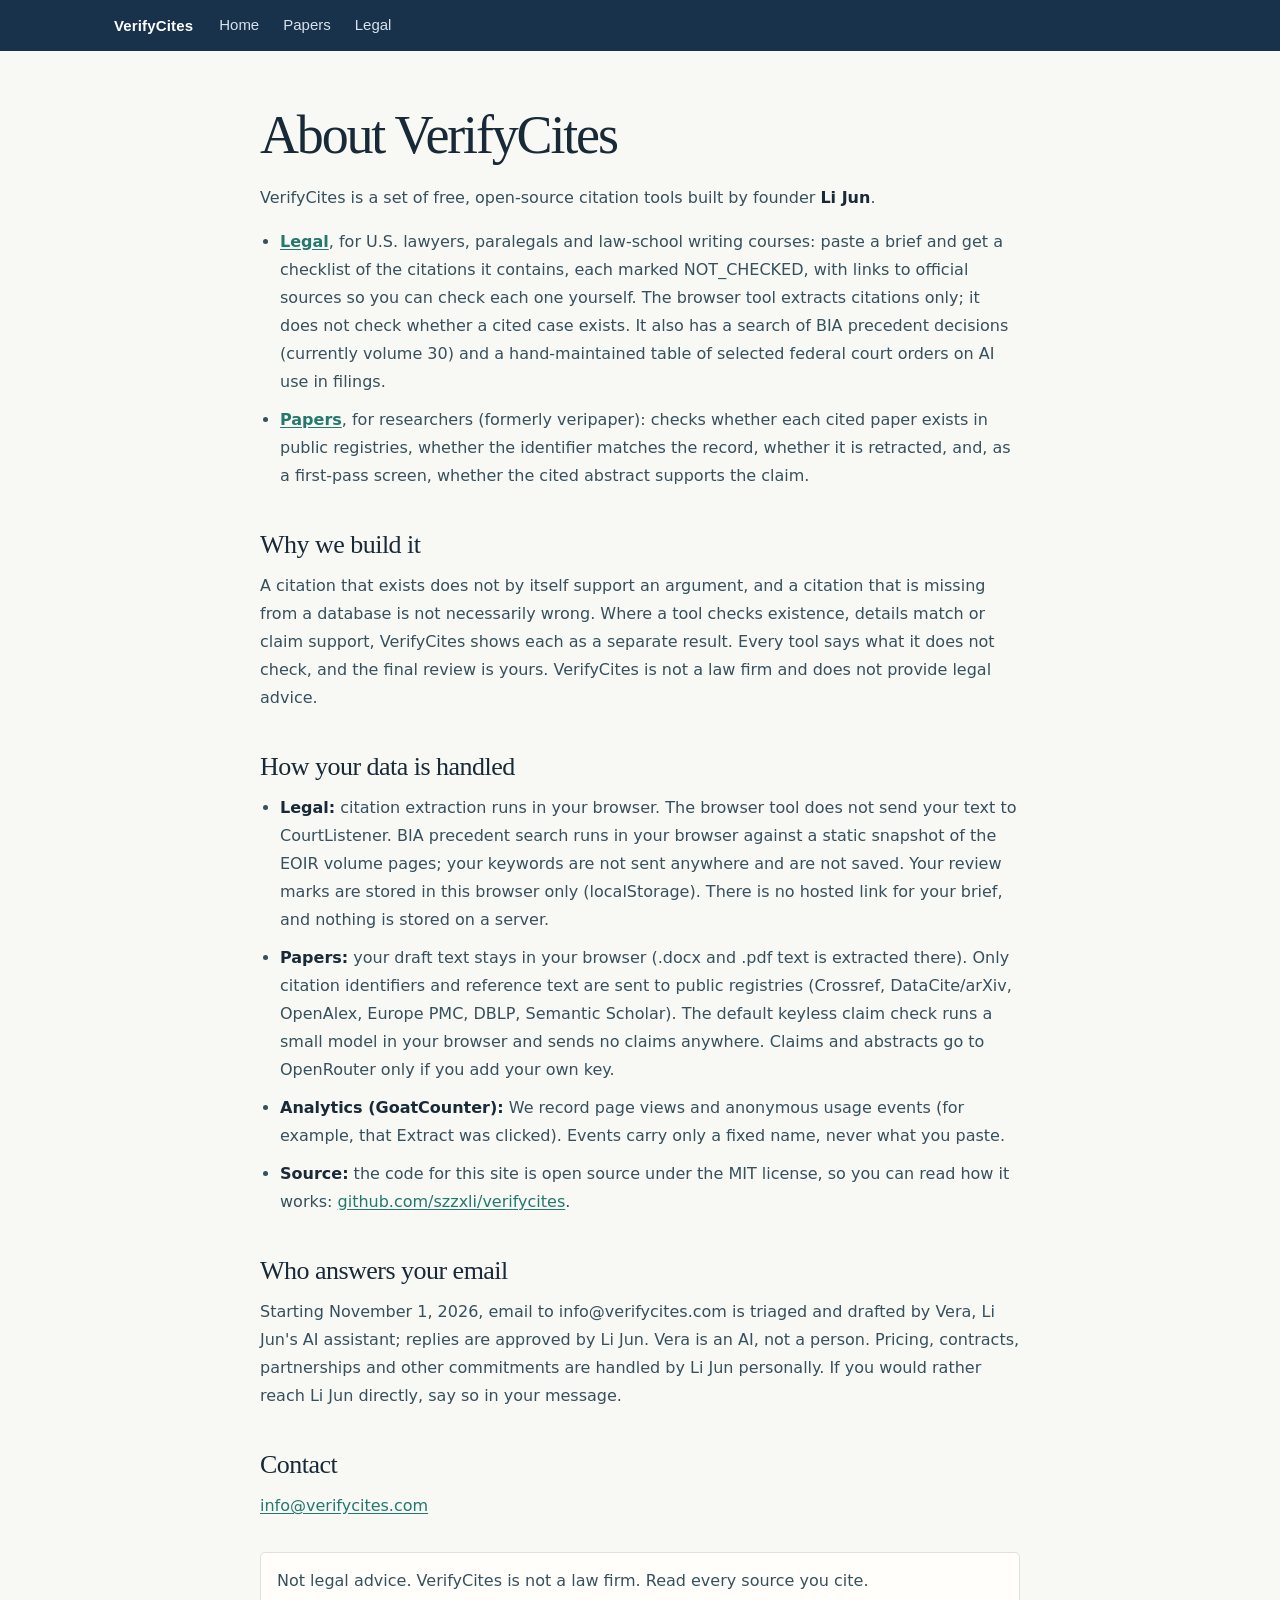
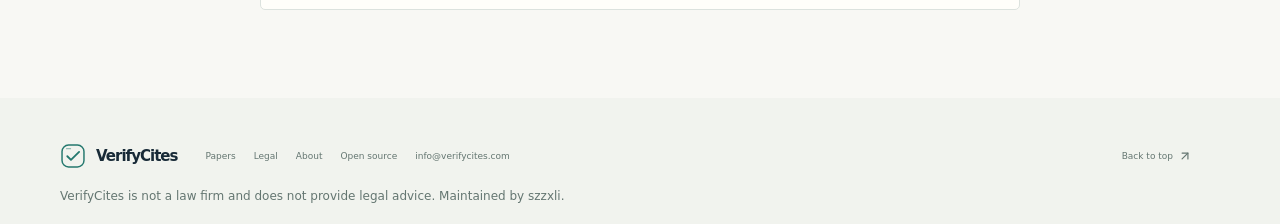
==== about/index.html @ e5d157ea "Add /about page, footer link, MIT LICENSE (agent-hq #53)" ====
<!doctype html>
<html lang="en">
<head>
  <meta charset="utf-8">
  <meta name="viewport" content="width=device-width, initial-scale=1.0">
  <meta name="theme-color" content="#f8f8f4">
  <meta name="description" content="About VerifyCites: free, open-source citation tools built by Li Jun, what each tool does and does not check, and how your data is handled.">
  <title>About VerifyCites</title>
  <link rel="icon" type="image/svg+xml" href="../verifycites-mark.svg">
  <link rel="stylesheet" href="../home.css">
  <link rel="stylesheet" href="../site-nav.css">
  <style>
    .about-main { width: min(760px, calc(100% - 48px)); margin: 0 auto; padding: 56px 0 72px; color: var(--ink); }
    .about-main h1 { font-family: var(--serif); font-size: clamp(38px, 5vw, 54px); font-weight: 500; letter-spacing: -.04em; line-height: 1.05; margin: 0 0 20px; }
    .about-main h2 { font-family: var(--serif); font-size: 26px; font-weight: 500; letter-spacing: -.02em; margin: 40px 0 12px; }
    .about-main p, .about-main li { color: var(--ink-soft); font-size: 16px; line-height: 1.75; }
    .about-main ul { padding-left: 20px; margin: 0 0 12px; }
    .about-main li { margin-bottom: 10px; }
    .about-main a { color: var(--teal); text-decoration: underline; text-underline-offset: 2px; }
    .about-main strong { color: var(--ink); }
    .about-note { margin-top: 32px; padding: 14px 16px; border: 1px solid var(--line); background: var(--paper-strong); border-radius: 5px; }
  </style>
</head>
<body>
<div class="site-shell">
  <header class="vc-nav">
    <div class="vc-nav-inner">
      <a class="vc-nav-brand" href="/">VerifyCites</a>
      <nav class="vc-nav-links" aria-label="Site">
        <a href="/">Home</a>
        <a href="/papers/">Papers</a>
        <a href="/legal/">Legal</a>
      </nav>
    </div>
  </header>

  <main id="top" class="about-main">
    <h1>About VerifyCites</h1>
    <p>VerifyCites is a set of free, open-source citation tools built by founder <strong>Li Jun</strong>.</p>
    <ul>
      <li><strong><a href="/legal/">Legal</a></strong>, for U.S. lawyers, paralegals and law-school writing courses: paste a brief and get a checklist of the citations it contains, each marked NOT_CHECKED, with links to official sources so you can check each one yourself. The browser tool extracts citations only; it does not check whether a cited case exists. It also has a search of BIA precedent decisions (currently volume 30) and a hand-maintained table of selected federal court orders on AI use in filings.</li>
      <li><strong><a href="/papers/">Papers</a></strong>, for researchers (formerly veripaper): checks whether each cited paper exists in public registries, whether the identifier matches the record, whether it is retracted, and, as a first-pass screen, whether the cited abstract supports the claim.</li>
    </ul>

    <h2>Why we build it</h2>
    <p>A citation that exists does not by itself support an argument, and a citation that is missing from a database is not necessarily wrong. Where a tool checks existence, details match or claim support, VerifyCites shows each as a separate result. Every tool says what it does not check, and the final review is yours. VerifyCites is not a law firm and does not provide legal advice.</p>

    <h2>How your data is handled</h2>
    <ul>
      <li><strong>Legal:</strong> citation extraction runs in your browser. The browser tool does not send your text to CourtListener. BIA precedent search runs in your browser against a static snapshot of the EOIR volume pages; your keywords are not sent anywhere and are not saved. Your review marks are stored in this browser only (localStorage). There is no hosted link for your brief, and nothing is stored on a server.</li>
      <li><strong>Papers:</strong> your draft text stays in your browser (.docx and .pdf text is extracted there). Only citation identifiers and reference text are sent to public registries (Crossref, DataCite/arXiv, OpenAlex, Europe PMC, DBLP, Semantic Scholar). The default keyless claim check runs a small model in your browser and sends no claims anywhere. Claims and abstracts go to OpenRouter only if you add your own key.</li>
      <li><strong>Analytics (GoatCounter):</strong> We record page views and anonymous usage events (for example, that Extract was clicked). Events carry only a fixed name, never what you paste.</li>
      <li><strong>Source:</strong> the code for this site is open source under the MIT license, so you can read how it works: <a href="https://github.com/szzxli/verifycites" target="_blank" rel="noreferrer">github.com/szzxli/verifycites</a>.</li>
    </ul>

    <h2>Who answers your email</h2>
    <p>Starting November 1, 2026, email to info@verifycites.com is triaged and drafted by Vera, Li Jun's AI assistant; replies are approved by Li Jun. Vera is an AI, not a person. Pricing, contracts, partnerships and other commitments are handled by Li Jun personally. If you would rather reach Li Jun directly, say so in your message.</p>

    <h2>Contact</h2>
    <p><a href="mailto:info@verifycites.com">info@verifycites.com</a></p>

    <p class="about-note">Not legal advice. VerifyCites is not a law firm. Read every source you cite.</p>
  </main>

  <footer class="site-footer">
    <div class="footer-inner">
      <a class="brand footer-brand" href="/"><span class="brand-mark" aria-hidden="true"><svg viewBox="0 0 32 32" fill="none"><rect x="2.5" y="2.5" width="27" height="27" rx="8" stroke="currentColor" stroke-width="1.8"/><path d="m9 16.3 4.5 4.4L23.5 11" stroke="currentColor" stroke-width="2.3" stroke-linecap="round" stroke-linejoin="round"/><path d="M8 7h5" stroke="currentColor" stroke-width="1.4" stroke-linecap="round" opacity=".45"/></svg></span><span class="brand-name">VerifyCites</span></a>
      <div class="footer-links">
        <a href="/papers/">Papers</a>
        <a href="/legal/">Legal</a>
        <a href="/about/" aria-current="page">About</a>
        <a href="https://github.com/szzxli/verifycites" target="_blank" rel="noreferrer">Open source</a>
        <a href="mailto:info@verifycites.com">info@verifycites.com</a>
      </div>
      <a class="back-top" href="#top" aria-label="Back to top"><span>Back to top</span> <svg width="14" height="14" viewBox="0 0 24 24" fill="none" stroke="currentColor" stroke-width="2" stroke-linecap="round" stroke-linejoin="round"><path d="M7 17 17 7"/><path d="M7 7h10v10"/></svg></a>
    </div>
    <p class="footer-note">VerifyCites is not a law firm and does not provide legal advice. Maintained by szzxli.</p>
  </footer>
</div>
<!-- Privacy-friendly GoatCounter page-view counter; no personal data. -->
<script>/* GoatCounter loader: test visits are never counted. ?nocount=1 turns counting off in this browser (localStorage skipgc=t, GoatCounter's own flag; ?nocount=0 turns it back on); URLs with v=, cb=, cachebust, _= or nocount are skipped too. */
(function(w,d,l){var q=l.search,skip=/[?&](v|cb|_|nocount)=|[?&]cachebust/i.test(q);try{var s=w.localStorage;if(/[?&]nocount=1(&|$)/.test(q))s.setItem('skipgc','t');if(/[?&]nocount=0(&|$)/.test(q))s.removeItem('skipgc');if(s.getItem('skipgc')==='t')skip=true}catch(e){}w.gcSkip=skip;if(skip)return;var g=d.createElement('script');g.async=true;g.src='https://gc.zgo.at/count.js';g.setAttribute('data-goatcounter','https://szzxli.goatcounter.com/count');(d.head||d.documentElement).appendChild(g)})(window,document,location);</script>
</body>
</html>
---- home.css ----
:root {
  font-family: Inter, ui-sans-serif, system-ui, -apple-system, BlinkMacSystemFont, "Segoe UI", sans-serif;
  color: #182a37;
  background: #f8f8f4;
  font-synthesis: none;
  text-rendering: optimizeLegibility;
  -webkit-font-smoothing: antialiased;
  -moz-osx-font-smoothing: grayscale;
  --ink: #182a37;
  --ink-soft: #36505d;
  --muted: #697a7e;
  --paper: #f8f8f4;
  --paper-strong: #fffefa;
  --line: #dce2de;
  --teal: #24786e;
  --teal-bright: #a7d9c4;
  --gold: #d8a755;
  --navy: #132c3a;
  --serif: "Iowan Old Style", "Palatino Linotype", "Book Antiqua", Georgia, "Times New Roman", serif;
}

* { box-sizing: border-box; }
html { scroll-behavior: smooth; scroll-padding-top: 96px; }
body { margin: 0; min-width: 320px; background: var(--paper); color: var(--ink); }
body, button, a { font-family: inherit; }
a { color: inherit; text-decoration: none; }
button, a { -webkit-tap-highlight-color: transparent; }
button:focus-visible, a:focus-visible { outline: 3px solid #69a99a; outline-offset: 4px; }
::selection { background: #b9e0d0; color: #102a36; }

.site-shell { overflow: hidden; }
.section-wrap, .header-inner, .signal-inner, .footer-inner { width: min(1160px, calc(100% - 64px)); margin-inline: auto; }
.site-header { position: sticky; z-index: 20; top: 0; height: 78px; border-bottom: 1px solid rgba(24, 42, 55, .09); background: rgba(248, 248, 244, .93); backdrop-filter: blur(16px); }
.header-inner { height: 100%; display: flex; align-items: center; justify-content: space-between; }
.brand { display: inline-flex; align-items: center; gap: 10px; min-width: max-content; }
.brand-mark { display: inline-flex; width: 33px; height: 33px; align-items: center; justify-content: center; color: var(--teal); }
.brand-mark svg { display: block; width: 100%; height: 100%; }
.brand-name { font-size: 19px; letter-spacing: -.065em; font-weight: 720; color: var(--ink); }
.brand-name span { color: var(--teal); font-weight: 560; }
.main-nav { display: flex; align-items: center; gap: clamp(24px, 3.5vw, 48px); margin-left: 60px; }
.main-nav a { color: #52656c; font-size: 13px; font-weight: 560; transition: color .18s ease; }
.main-nav a:hover { color: var(--teal); }
.header-cta { display: inline-flex; height: 42px; align-items: center; gap: 9px; padding: 0 16px; color: #fff; background: var(--navy); border-radius: 5px; font-size: 12px; font-weight: 650; transition: background .2s ease, transform .2s ease; }
.header-cta:hover, .button-primary:hover { background: #20564f; transform: translateY(-1px); }

.hero { position: relative; min-height: 620px; display: grid; grid-template-columns: 1.02fr .98fr; align-items: center; gap: 56px; padding-top: 69px; padding-bottom: 81px; }
.hero::before { content: ""; position: absolute; top: 50px; left: -170px; width: 330px; height: 330px; border: 1px solid rgba(36, 120, 110, .08); border-radius: 50%; pointer-events: none; }
.hero-copy { position: relative; z-index: 1; padding: 0 0 13px 18px; }
.eyebrow { display: flex; align-items: center; gap: 11px; color: var(--teal); font-size: 10px; letter-spacing: .145em; line-height: 1.4; font-weight: 750; text-transform: uppercase; }
.eyebrow-line { display: inline-block; width: 24px; height: 1px; background: var(--teal); }
h1, h2, h3, p { margin-top: 0; }
.hero h1 { max-width: 620px; margin: 23px 0 19px; font-family: var(--serif); font-size: clamp(53px, 5.5vw, 75px); font-weight: 500; line-height: .99; letter-spacing: -.055em; color: var(--ink); }
.hero h1 em, .section-heading h2 em, .approach-heading h2 em, .limits-heading h2 em { color: var(--teal); font-weight: 500; }
.hero-lede { max-width: 510px; margin: 0; color: #54676d; font-size: 16px; line-height: 1.75; letter-spacing: -.012em; }
.hero-actions { display: flex; align-items: center; flex-wrap: wrap; gap: 12px; margin-top: 27px; }
.button { display: inline-flex; min-height: 48px; justify-content: center; align-items: center; gap: 13px; padding: 0 19px; border-radius: 5px; font-size: 12px; font-weight: 690; transition: transform .2s ease, background .2s ease, border-color .2s ease; }
.button-primary { color: #fff; background: var(--navy); }
.button-secondary { color: var(--ink); border: 1px solid #cbd5d1; background: rgba(255, 255, 255, .32); }
.button-secondary:hover { border-color: var(--teal); background: #fffefa; transform: translateY(-1px); }
.hero-note { display: flex; align-items: center; gap: 8px; margin-top: 23px; color: #6c7b7b; font-size: 11px; font-weight: 510; }
.hero-note svg { color: var(--teal); }
.note-dot { width: 3px; height: 3px; border-radius: 50%; background: #aab9b3; margin-inline: 2px; }

.hero-art { position: relative; min-height: 435px; display: grid; place-items: center; isolation: isolate; }
.hero-art::before { content: ""; position: absolute; z-index: -2; width: 380px; height: 380px; border-radius: 50%; background: radial-gradient(circle, rgba(204, 226, 213, .75) 0%, rgba(224, 234, 224, .4) 48%, rgba(248, 248, 244, 0) 72%); }
.art-orbit { position: absolute; z-index: -1; border: 1px solid rgba(36, 120, 110, .16); border-radius: 50%; transform: rotate(-23deg); }
.art-orbit-one { width: 450px; height: 210px; }
.art-orbit-two { width: 415px; height: 245px; transform: rotate(51deg); border-color: rgba(24, 42, 55, .1); }
.review-card { position: relative; width: min(100%, 405px); padding: 24px 25px 18px; border: 1px solid rgba(24, 42, 55, .11); border-radius: 8px; background: var(--paper-strong); box-shadow: 0 23px 60px rgba(27, 52, 59, .11), 0 3px 8px rgba(27, 52, 59, .04); transform: rotate(-2deg); }
.review-card-top { display: flex; align-items: center; justify-content: space-between; padding-bottom: 19px; border-bottom: 1px solid #edf0eb; }
.review-kicker, .preview-label { display: inline-flex; align-items: center; gap: 7px; color: #627576; font-size: 8px; font-weight: 760; letter-spacing: .12em; }
.preview-label { color: #98a5a0; font-size: 7px; letter-spacing: .1em; }
.live-dot { width: 6px; height: 6px; border-radius: 50%; background: #5ca58d; box-shadow: 0 0 0 3px rgba(92, 165, 141, .13); }
.review-document { display: flex; align-items: center; gap: 13px; padding: 21px 0 20px; border-bottom: 1px solid #edf0eb; }
.document-icon { display: grid; place-items: center; width: 42px; height: 42px; border-radius: 5px; color: var(--teal); background: #e9f2ec; }
.document-title { color: #263b43; font-family: var(--serif); font-size: 18px; letter-spacing: -.02em; }
.document-subtitle { margin-top: 3px; color: #778684; font-size: 10px; }
.document-index { margin-left: auto; color: #b6c2bb; font-family: var(--serif); font-size: 21px; }
.review-steps { padding-top: 4px; }
.review-step { display: flex; align-items: center; gap: 11px; min-height: 54px; border-bottom: 1px solid #f0f2ee; }
.review-step-last { border-bottom: 0; }
.step-check, .step-question { display: grid; flex: 0 0 23px; width: 23px; height: 23px; place-items: center; border-radius: 50%; color: var(--teal); background: #edf5ef; }
.step-question { color: #97773e; background: #f7f2e5; }
.step-label { display: flex; flex-direction: column; gap: 3px; }
.step-label strong { color: #2c4147; font-size: 10px; font-weight: 660; }
.step-label small { color: #86918e; font-size: 9px; }
.step-number { margin-left: auto; color: #b4c0ba; font-size: 8px; letter-spacing: .09em; }
.review-card-foot { display: flex; align-items: center; gap: 8px; padding-top: 14px; border-top: 1px solid #edf0eb; color: #73827d; font-size: 9px; }
.foot-dash { width: 13px; height: 1px; background: var(--gold); }
.art-stamp { position: absolute; top: 30px; right: 10px; display: flex; width: 65px; height: 65px; flex-direction: column; align-items: center; justify-content: center; gap: 2px; border: 1px solid rgba(36, 120, 110, .26); border-radius: 50%; color: var(--teal); background: rgba(248, 248, 244, .88); transform: rotate(10deg); }
.art-stamp span { font-size: 7px; font-weight: 800; letter-spacing: .15em; }
.art-caption { position: absolute; right: 8px; bottom: 27px; display: flex; align-items: center; gap: 7px; color: #84918b; font-family: var(--serif); font-size: 11px; font-style: italic; }
.caption-rule { width: 20px; height: 1px; background: #9eb9ad; }
.scroll-cue { position: absolute; bottom: 25px; left: 18px; display: inline-flex; align-items: center; gap: 10px; color: #81908c; font-size: 9px; letter-spacing: .08em; text-transform: uppercase; }
.scroll-cue svg { color: var(--teal); }

.signal-strip { border-top: 1px solid var(--line); border-bottom: 1px solid var(--line); background: #f1f3ed; }
.signal-inner { min-height: 99px; display: grid; grid-template-columns: 1.3fr repeat(3, 1fr); align-items: center; gap: 25px; }
.signal-intro { max-width: 245px; margin: 0; color: #55676b; font-family: var(--serif); font-size: 17px; line-height: 1.25; letter-spacing: -.018em; }
.signal-intro em { color: var(--teal); }
.signal-item { display: flex; align-items: center; gap: 12px; min-height: 43px; padding-left: 20px; border-left: 1px solid #d5ded7; }
.signal-icon { display: grid; flex: 0 0 34px; width: 34px; height: 34px; place-items: center; border-radius: 50%; color: var(--teal); background: #e1ede5; }
.signal-icon-soft { color: #96733c; background: #f2ebd9; }
.signal-item strong, .signal-item small { display: block; }
.signal-item strong { color: #30464c; font-size: 10px; font-weight: 720; }
.signal-item small { margin-top: 4px; color: #75837e; font-size: 9px; line-height: 1.35; }

.tools-section { padding-top: 100px; padding-bottom: 108px; }
.section-heading { display: flex; justify-content: space-between; align-items: end; gap: 40px; margin-bottom: 35px; }
.section-heading h2, .limits-heading h2 { margin: 15px 0 0; color: var(--ink); font-family: var(--serif); font-size: clamp(39px, 4.1vw, 54px); font-weight: 500; line-height: 1.03; letter-spacing: -.045em; }
.section-heading > p { max-width: 345px; margin: 0 0 4px; color: #657579; font-size: 13px; line-height: 1.7; }
.tool-grid { display: grid; grid-template-columns: 1fr 1fr; gap: 18px; }
.tool-card { position: relative; display: flex; min-height: 348px; flex-direction: column; padding: 27px 29px 23px; overflow: hidden; border: 1px solid #dfe5df; border-radius: 7px; background: #fffefa; box-shadow: 0 8px 24px rgba(29, 49, 48, .035); transition: transform .2s ease, box-shadow .2s ease, border-color .2s ease; }
.tool-card:hover { transform: translateY(-3px); border-color: #c8d9ce; box-shadow: 0 18px 38px rgba(29, 49, 48, .08); }
.tool-card::after { content: ""; position: absolute; top: -95px; right: -64px; width: 210px; height: 210px; border: 1px solid rgba(36, 120, 110, .08); border-radius: 50%; pointer-events: none; }
.legal-card::after { border-color: rgba(151, 119, 62, .1); }
.tool-card-top { position: relative; z-index: 1; display: flex; align-items: center; gap: 11px; }
.tool-icon { display: grid; width: 43px; height: 43px; place-items: center; color: var(--teal); border-radius: 6px; background: #e7f1e8; }
.legal-icon { color: #94713b; background: #f3eddf; }
.tool-tag { color: #6e807a; font-size: 8px; letter-spacing: .15em; font-weight: 750; }
.tool-card-number { margin-left: auto; color: #b3c0b8; font-family: var(--serif); font-size: 20px; }
.tool-card h3 { position: relative; z-index: 1; margin: 22px 0 8px; color: var(--ink); font-family: var(--serif); font-size: 27px; font-weight: 500; letter-spacing: -.025em; }
.tool-description { max-width: 480px; margin: 0; color: #617276; font-size: 12px; line-height: 1.7; }
.tool-points { display: grid; gap: 10px; margin-top: 18px; color: #51666a; font-size: 10px; }
.tool-points span { display: flex; align-items: flex-start; gap: 8px; line-height: 1.45; }
.tool-points svg { flex: 0 0 auto; margin-top: 1px; color: var(--teal); }
.tool-card-bottom { display: flex; justify-content: space-between; align-items: center; gap: 12px; margin-top: auto; padding-top: 20px; }
.tool-caveat { color: #8a9691; font-size: 9px; }
.text-link { display: inline-flex; align-items: center; gap: 8px; color: var(--teal); font-size: 10px; font-weight: 720; white-space: nowrap; transition: gap .18s ease; }
.text-link:hover { gap: 12px; }

.approach-section { position: relative; overflow: hidden; background: var(--navy); color: #eff4ee; }
.approach-section::before { content: ""; position: absolute; top: -165px; right: -65px; width: 470px; height: 470px; border: 1px solid rgba(167, 217, 196, .11); border-radius: 50%; box-shadow: 0 0 0 48px rgba(167, 217, 196, .025), 0 0 0 96px rgba(167, 217, 196, .02); }
.approach-inner { position: relative; display: grid; grid-template-columns: .82fr 1.18fr; gap: 92px; padding-top: 93px; padding-bottom: 95px; }
.eyebrow-light { color: #a7d9c4; }
.eyebrow-light .eyebrow-line { background: #a7d9c4; }
.approach-heading h2 { margin: 22px 0 17px; color: #f3f4ee; font-family: var(--serif); font-size: clamp(46px, 5vw, 62px); font-weight: 500; line-height: .99; letter-spacing: -.05em; }
.approach-heading h2 em { color: #a7d9c4; }
.approach-heading > p { max-width: 340px; margin: 0; color: #bfccc7; font-size: 12px; line-height: 1.8; }
.approach-link { display: inline-flex; align-items: center; gap: 9px; margin-top: 27px; color: #a7d9c4; font-size: 10px; line-height: 1.4; font-weight: 650; }
.approach-link:hover { color: #d8efe4; }
.process-list { align-self: center; border-top: 1px solid rgba(224, 237, 228, .19); }
.process-item { display: grid; grid-template-columns: 27px 42px 1fr 20px; align-items: center; gap: 17px; min-height: 101px; border-bottom: 1px solid rgba(224, 237, 228, .19); }
.process-index { color: #85aa9b; font-family: var(--serif); font-size: 14px; }
.process-icon { display: grid; width: 40px; height: 40px; place-items: center; color: #b5ddca; border: 1px solid rgba(181, 221, 202, .24); border-radius: 50%; }
.process-item h3 { margin: 0 0 5px; color: #f2f5ee; font-size: 12px; font-weight: 670; }
.process-item p { max-width: 390px; margin: 0; color: #aabbb5; font-size: 10px; line-height: 1.55; }
.process-arrow { color: #83a697; }

.limits-section { display: grid; grid-template-columns: .78fr 1.22fr; gap: 90px; padding-top: 105px; padding-bottom: 100px; }
.limits-heading h2 { font-size: clamp(40px, 4.1vw, 52px); }
.limits-heading h2 em { color: #a16f2f; }
.limits-content { padding-top: 4px; }
.limits-callout { display: flex; align-items: flex-start; gap: 13px; padding: 18px 19px; border: 1px solid #d9e2d9; border-left: 3px solid #4f907c; border-radius: 4px; background: #f1f4ed; }
.limits-callout svg { flex: 0 0 auto; margin-top: 1px; color: var(--teal); }
.limits-callout p { margin: 0; color: #586c6e; font-size: 11px; line-height: 1.6; }
.limits-callout strong { color: #243c43; }
.limit-columns { display: grid; grid-template-columns: 1fr 1fr; gap: 27px; margin-top: 25px; }
.limit-column { padding-left: 14px; border-left: 1px solid #cfd9d2; }
.limit-label { color: var(--teal); font-size: 8px; font-weight: 780; letter-spacing: .15em; }
.limit-column p { margin: 9px 0 0; color: #69797a; font-size: 10px; line-height: 1.7; }
.limits-footnote { margin: 20px 0 0; color: #87938d; font-size: 9px; line-height: 1.55; }

.closing-cta { position: relative; display: grid; grid-template-columns: 62px 1fr auto; align-items: center; gap: 22px; padding-top: 32px; padding-bottom: 35px; border-top: 1px solid var(--line); border-bottom: 1px solid var(--line); }
.closing-mark { display: grid; width: 56px; height: 56px; place-items: center; border: 1px solid #d8e2da; border-radius: 50%; background: #f0f4ee; }
.closing-mark .brand-mark { width: 31px; height: 31px; }
.closing-copy > span { display: block; margin-bottom: 7px; color: var(--teal); font-size: 8px; letter-spacing: .16em; font-weight: 760; }
.closing-copy h2 { margin: 0; color: var(--ink); font-family: var(--serif); font-size: 31px; font-weight: 500; line-height: 1.08; letter-spacing: -.035em; }
.closing-actions { display: flex; flex-direction: column; align-items: flex-start; gap: 9px; }
.closing-actions .button { min-height: 43px; padding: 0 16px; }
.closing-secondary { display: inline-flex; align-items: center; gap: 6px; color: #71817b; font-size: 9px; }
.closing-secondary:hover { color: var(--teal); }

.site-footer { padding-top: 27px; background: #f1f3ee; }
.footer-inner { display: grid; grid-template-columns: auto 1fr auto auto; align-items: center; gap: 28px; min-height: 62px; }
.footer-brand .brand-mark { width: 26px; height: 26px; }
.footer-brand .brand-name { font-size: 15px; }
.footer-inner > p { margin: 0; color: #83908a; font-family: var(--serif); font-size: 12px; font-style: italic; }
.footer-links { display: flex; align-items: center; gap: 18px; }
.footer-links a, .back-top { display: inline-flex; align-items: center; gap: 5px; color: #647671; font-size: 9px; transition: color .18s ease; }
.footer-links a:hover, .back-top:hover { color: var(--teal); }
.back-top { justify-self: end; }
.footer-bottom { display: flex; justify-content: space-between; gap: 20px; padding-top: 14px; padding-bottom: 17px; border-top: 1px solid #dce3dc; color: #8a9690; font-size: 8px; }
.footer-note { width: min(1160px, calc(100% - 64px)); margin: 0 auto; padding-bottom: 18px; color: #647671; font-size: 12px; line-height: 1.6; }

@media (max-width: 980px) {
  .section-wrap, .header-inner, .signal-inner, .footer-inner { width: min(100% - 48px, 760px); }
  .footer-note { width: min(100% - 48px, 760px); }
  .hero { grid-template-columns: 1fr .9fr; gap: 25px; min-height: 580px; padding-top: 55px; }
  .hero-copy { padding-left: 0; }
  .hero h1 { font-size: clamp(49px, 6.1vw, 67px); }
  .hero-art { min-height: 395px; }
  .review-card { padding-inline: 20px; }
  .signal-inner { grid-template-columns: 1fr 1fr; gap: 16px 20px; padding-top: 19px; padding-bottom: 19px; }
  .signal-intro { max-width: none; font-size: 16px; }
  .signal-item { padding-left: 15px; }
  .approach-inner { grid-template-columns: .8fr 1.2fr; gap: 45px; }
  .limits-section { grid-template-columns: .82fr 1.18fr; gap: 45px; }
  .footer-inner { grid-template-columns: auto 1fr auto; }
  .footer-inner > p { display: none; }
  .back-top { display: none; }
}

@media (max-width: 680px) {
  html { scroll-padding-top: 100px; }
  .section-wrap, .header-inner, .signal-inner, .footer-inner { width: calc(100% - 40px); }
  .footer-note { width: calc(100% - 40px); }
  .site-header { height: auto; }
  .header-inner { height: auto; display: grid; grid-template-columns: 1fr auto; grid-template-rows: 56px 34px; }
  .brand { gap: 8px; }
  .brand-mark { width: 29px; height: 29px; }
  .brand-name { font-size: 17px; }
  .main-nav { display: flex; grid-column: 1 / -1; grid-row: 2; width: 100%; height: 34px; align-items: center; gap: 23px; margin: 0; overflow-x: auto; border-top: 1px solid rgba(24, 42, 55, .08); scrollbar-width: none; }
  .main-nav::-webkit-scrollbar { display: none; }
  .main-nav a { flex: 0 0 auto; font-size: 9px; }
  .header-cta { min-height: 39px; height: 39px; padding-inline: 12px; font-size: 10px; }
  .hero { display: flex; flex-direction: column; align-items: stretch; gap: 16px; min-height: auto; padding-top: 50px; padding-bottom: 58px; }
  .hero::before { top: 6px; left: -205px; width: 270px; height: 270px; }
  .hero-copy { padding: 0; }
  .eyebrow { font-size: 8px; letter-spacing: .13em; }
  .eyebrow-line { width: 19px; }
  .hero h1 { max-width: 500px; margin: 20px 0 15px; font-size: clamp(47px, 12.4vw, 65px); line-height: .99; }
  .hero-lede { max-width: 510px; font-size: 14px; line-height: 1.68; }
  .hero-actions { display: grid; grid-template-columns: 1fr; gap: 9px; margin-top: 22px; }
  .hero-actions .button { justify-content: center; min-height: 48px; }
  .hero-note { flex-wrap: wrap; gap: 7px; margin-top: 16px; font-size: 9px; }
  .hero-art { min-height: 340px; margin-top: 9px; }
  .hero-art::before { width: 330px; height: 330px; }
  .art-orbit-one { width: 345px; height: 165px; }
  .art-orbit-two { width: 320px; height: 190px; }
  .review-card { width: min(100% - 20px, 385px); padding: 19px 19px 15px; transform: rotate(-1.2deg); }
  .review-card-top { padding-bottom: 14px; }
  .review-document { padding: 15px 0; }
  .document-icon { width: 37px; height: 37px; }
  .review-step { min-height: 47px; }
  .step-label strong { font-size: 9px; }
  .step-label small { font-size: 8px; }
  .art-stamp { top: 7px; right: 0; width: 54px; height: 54px; }
  .art-stamp span { font-size: 6px; }
  .art-stamp svg { width: 18px; }
  .art-caption { right: 4px; bottom: 0; font-size: 10px; }
  .scroll-cue { display: none; }
  .signal-inner { grid-template-columns: 1fr; gap: 0; padding-top: 20px; padding-bottom: 20px; }
  .signal-intro { max-width: 330px; margin-bottom: 16px; font-size: 17px; }
  .signal-item { min-height: 56px; padding-left: 0; border-left: 0; border-top: 1px solid #dbe2dc; }
  .signal-icon { width: 30px; height: 30px; flex-basis: 30px; }
  .signal-item strong { font-size: 10px; }
  .signal-item small { font-size: 9px; }
  .tools-section { padding-top: 69px; padding-bottom: 70px; }
  .section-heading { display: block; margin-bottom: 24px; }
  .section-heading h2, .limits-heading h2 { margin-top: 13px; font-size: 43px; }
  .section-heading > p { max-width: 440px; margin-top: 13px; font-size: 12px; }
  .tool-grid { grid-template-columns: 1fr; gap: 13px; }
  .tool-card { min-height: unset; padding: 22px 21px 20px; }
  .tool-card h3 { margin-top: 17px; font-size: 25px; }
  .tool-description { font-size: 11px; }
  .tool-points { gap: 9px; margin-top: 15px; font-size: 9px; }
  .tool-card-bottom { align-items: flex-start; flex-direction: column; gap: 11px; padding-top: 18px; }
  .tool-caveat { font-size: 9px; }
  .text-link { font-size: 10px; }
  .approach-inner { grid-template-columns: 1fr; gap: 35px; padding-top: 65px; padding-bottom: 65px; }
  .approach-section::before { top: -170px; right: -250px; width: 380px; height: 380px; }
  .approach-heading h2 { margin: 17px 0 14px; font-size: 51px; }
  .approach-heading > p { font-size: 11px; }
  .approach-link { margin-top: 18px; font-size: 9px; }
  .process-item { grid-template-columns: 22px 36px 1fr; gap: 12px; min-height: 90px; }
  .process-index { font-size: 12px; }
  .process-icon { width: 35px; height: 35px; }
  .process-item h3 { font-size: 11px; }
  .process-item p { font-size: 9px; }
  .process-arrow { display: none; }
  .limits-section { display: block; padding-top: 68px; padding-bottom: 67px; }
  .limits-heading h2 { font-size: 43px; }
  .limits-content { margin-top: 24px; }
  .limits-callout { gap: 10px; padding: 14px; }
  .limits-callout p { font-size: 10px; }
  .limit-columns { grid-template-columns: 1fr; gap: 18px; margin-top: 20px; }
  .limit-column p { font-size: 10px; }
  .limits-footnote { margin-top: 17px; }
  .closing-cta { grid-template-columns: 44px 1fr; gap: 14px; padding-top: 24px; padding-bottom: 24px; }
  .closing-mark { width: 43px; height: 43px; }
  .closing-mark .brand-mark { width: 24px; height: 24px; }
  .closing-copy > span { font-size: 7px; }
  .closing-copy h2 { font-size: 25px; }
  .closing-actions { grid-column: 1 / -1; align-items: stretch; margin-top: 3px; }
  .closing-actions .button { min-height: 45px; }
  .closing-secondary { justify-content: center; padding: 5px; }
  .site-footer { padding-top: 21px; }
  .footer-inner { grid-template-columns: 1fr; gap: 14px; padding-bottom: 15px; }
  .footer-links { flex-wrap: wrap; gap: 18px; }
  .footer-bottom { flex-direction: column; gap: 7px; padding-top: 12px; padding-bottom: 14px; font-size: 8px; }
}

@media (max-width: 370px) {
  .section-wrap, .header-inner, .signal-inner, .footer-inner { width: calc(100% - 32px); }
  .footer-note { width: calc(100% - 32px); }
  .hero h1 { font-size: 45px; }
  .hero-note { font-size: 8px; }
  .review-card { padding-inline: 15px; }
  .tool-card { padding-inline: 17px; }
  .closing-copy h2 { font-size: 22px; }
}

@media (prefers-reduced-motion: reduce) {
  *, *::before, *::after { scroll-behavior: auto !important; transition-duration: .01ms !important; animation-duration: .01ms !important; animation-iteration-count: 1 !important; }
}

/* Homepage capability table, example row, language switcher, legal-card disclaimer (home2 rebuild). */
.lang-switch { display: inline-flex; gap: 2px; margin-left: 16px; }
.lang-switch button { height: 26px; padding: 0 9px; border: 1px solid #cbd5d1; border-radius: 4px; background: transparent; color: #52656c; font-size: 11px; font-weight: 650; cursor: pointer; }
.lang-switch button.active { border-color: var(--navy); background: var(--navy); color: #fff; }
.hero-split { margin-top: 14px; }
.hero-privacy { margin-top: 14px; }
.cap-table-section { padding-top: 8px; padding-bottom: 34px; }
.table-wrap { overflow-x: auto; }
.cap-table { width: 100%; border-collapse: collapse; background: var(--paper-strong); border: 1px solid var(--line); border-radius: 8px; font-size: 14px; }
.cap-table caption { padding-bottom: 12px; text-align: left; font-family: var(--serif); font-size: 24px; color: var(--ink); }
.cap-table th, .cap-table td { padding: 12px 14px; border-top: 1px solid #edf0eb; text-align: left; line-height: 1.5; }
.cap-table thead th { border-top: none; color: var(--ink-soft); font-size: 12px; letter-spacing: .02em; }
.cap-table tbody th { white-space: nowrap; font-weight: 700; }
.table-footnote { max-width: 860px; margin: 12px 0 0; color: var(--muted); font-size: 12px; line-height: 1.7; }
.table-note { margin: 10px 0 0; color: var(--ink-soft); font-size: 14px; font-weight: 600; }
.example-row { margin-top: 16px; padding: 14px 16px; border: 1px solid var(--line); border-radius: 8px; background: rgba(255, 255, 255, .5); font-size: 14px; line-height: 1.6; }
.example-label { display: block; margin-bottom: 4px; color: var(--muted); font-size: 11px; font-weight: 700; letter-spacing: .04em; text-transform: uppercase; }
.tool-disclaimer { margin: 10px 0 0; color: var(--muted); font-size: 12px; font-weight: 600; }
---- site-nav.css ----
/* Shared top navigation for verifycites.com: home, /legal/, /papers/.
   Class prefix vc- is unique to this bar so it cannot collide with either
   app's own styles. The bar looks identical on all three pages. */
.vc-nav {
  background: #18324b;
  color: #fff;
  font-family: -apple-system, BlinkMacSystemFont, "Segoe UI", "Noto Sans",
    Helvetica, Arial, sans-serif;
  font-size: 15px;
  line-height: 1.4;
}
.vc-nav-inner {
  max-width: 1100px;
  margin: 0 auto;
  padding: 10px 24px;
  display: flex;
  align-items: center;
  gap: 24px;
  flex-wrap: wrap;
}
.vc-nav-brand {
  color: #fff;
  font-weight: 700;
  text-decoration: none;
  letter-spacing: 0.01em;
}
.vc-nav-links {
  display: flex;
  gap: 20px;
  flex-wrap: wrap;
}
.vc-nav-links a {
  color: #d7e2ec;
  text-decoration: none;
  padding: 4px 2px;
  border-bottom: 2px solid transparent;
}
.vc-nav-links a:hover {
  color: #fff;
}
.vc-nav-links a[aria-current="page"] {
  color: #fff;
  border-bottom-color: #fff;
  font-weight: 600;
}
.vc-nav-lang { margin-left: auto; display: inline-flex; gap: 4px; }
.vc-nav-lang button {
  min-height: 28px;
  padding: 0 8px;
  border: 1px solid #8eabc4;
  border-radius: 4px;
  background: transparent;
  color: #fff;
  font: inherit;
  font-size: 12px;
  cursor: pointer;
}
.vc-nav-lang button[aria-pressed="true"],
.vc-nav-lang button.is-active { background: #fff; color: #18324b; font-weight: 700; }
.page-anchors, .primary-nav.page-anchors, nav.primary-nav {
  display: flex; flex-wrap: wrap; gap: 8px 16px;
  max-width: 1100px; margin: 0 auto; padding: 10px 24px 0;
}
@media (max-width: 390px) {
  .vc-nav-inner { padding: 8px 12px; gap: 8px 12px; }
  .vc-nav-links { gap: 12px; }
  .vc-nav-lang { margin-left: 0; }
  .vc-nav-lang button { min-height: 32px; padding: 0 10px; }
}
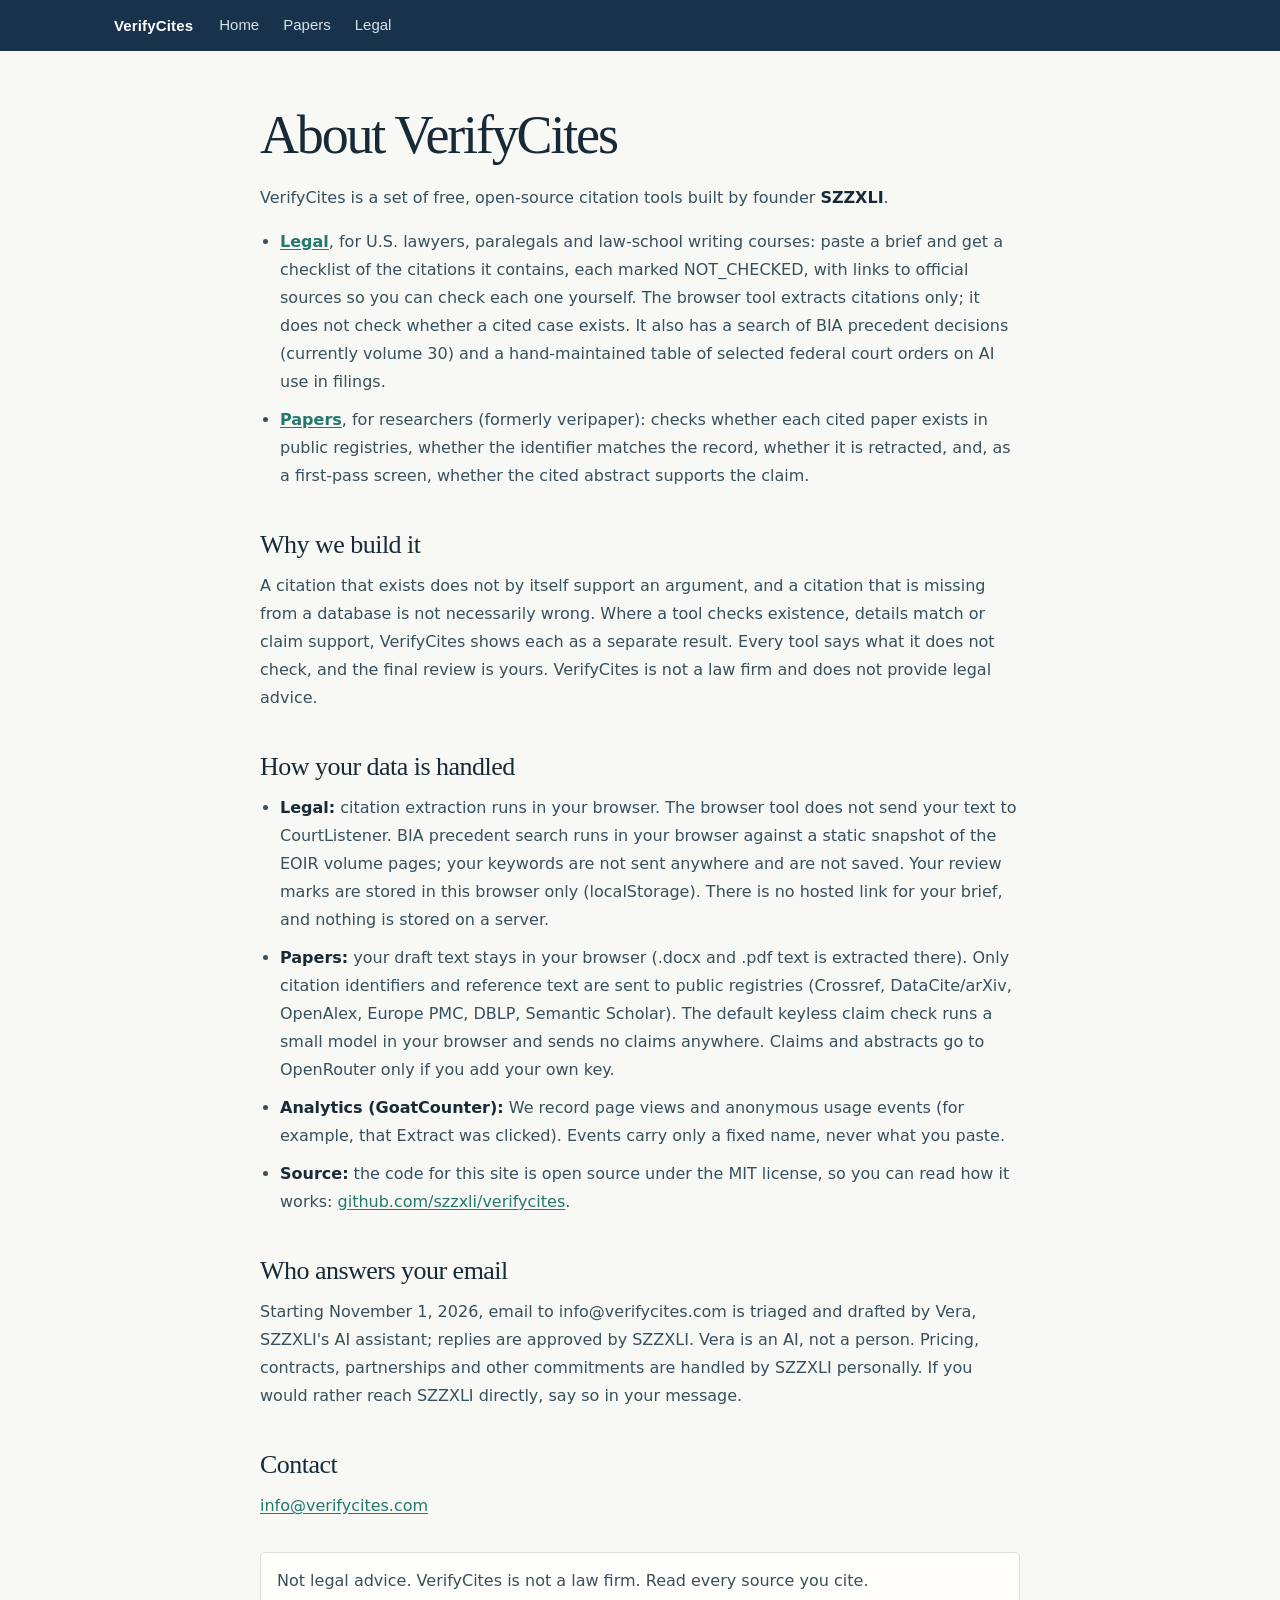
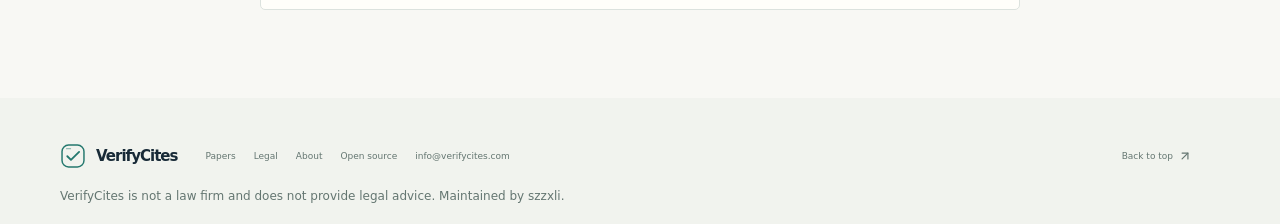
==== commit 2efb3f81: "About: persona name Li Jun -> SZZXLI (LICENSE copyright unchanged)" ====
--- a/about/index.html
+++ b/about/index.html
@@ -4,7 +4,7 @@
   <meta charset="utf-8">
   <meta name="viewport" content="width=device-width, initial-scale=1.0">
   <meta name="theme-color" content="#f8f8f4">
-  <meta name="description" content="About VerifyCites: free, open-source citation tools built by Li Jun, what each tool does and does not check, and how your data is handled.">
+  <meta name="description" content="About VerifyCites: free, open-source citation tools built by SZZXLI, what each tool does and does not check, and how your data is handled.">
   <title>About VerifyCites</title>
   <link rel="icon" type="image/svg+xml" href="../verifycites-mark.svg">
   <link rel="stylesheet" href="../home.css">
@@ -36,7 +36,7 @@
 
   <main id="top" class="about-main">
     <h1>About VerifyCites</h1>
-    <p>VerifyCites is a set of free, open-source citation tools built by founder <strong>Li Jun</strong>.</p>
+    <p>VerifyCites is a set of free, open-source citation tools built by founder <strong>SZZXLI</strong>.</p>
     <ul>
       <li><strong><a href="/legal/">Legal</a></strong>, for U.S. lawyers, paralegals and law-school writing courses: paste a brief and get a checklist of the citations it contains, each marked NOT_CHECKED, with links to official sources so you can check each one yourself. The browser tool extracts citations only; it does not check whether a cited case exists. It also has a search of BIA precedent decisions (currently volume 30) and a hand-maintained table of selected federal court orders on AI use in filings.</li>
       <li><strong><a href="/papers/">Papers</a></strong>, for researchers (formerly veripaper): checks whether each cited paper exists in public registries, whether the identifier matches the record, whether it is retracted, and, as a first-pass screen, whether the cited abstract supports the claim.</li>
@@ -54,7 +54,7 @@
     </ul>
 
     <h2>Who answers your email</h2>
-    <p>Starting November 1, 2026, email to info@verifycites.com is triaged and drafted by Vera, Li Jun's AI assistant; replies are approved by Li Jun. Vera is an AI, not a person. Pricing, contracts, partnerships and other commitments are handled by Li Jun personally. If you would rather reach Li Jun directly, say so in your message.</p>
+    <p>Starting November 1, 2026, email to info@verifycites.com is triaged and drafted by Vera, SZZXLI's AI assistant; replies are approved by SZZXLI. Vera is an AI, not a person. Pricing, contracts, partnerships and other commitments are handled by SZZXLI personally. If you would rather reach SZZXLI directly, say so in your message.</p>
 
     <h2>Contact</h2>
     <p><a href="mailto:info@verifycites.com">info@verifycites.com</a></p>
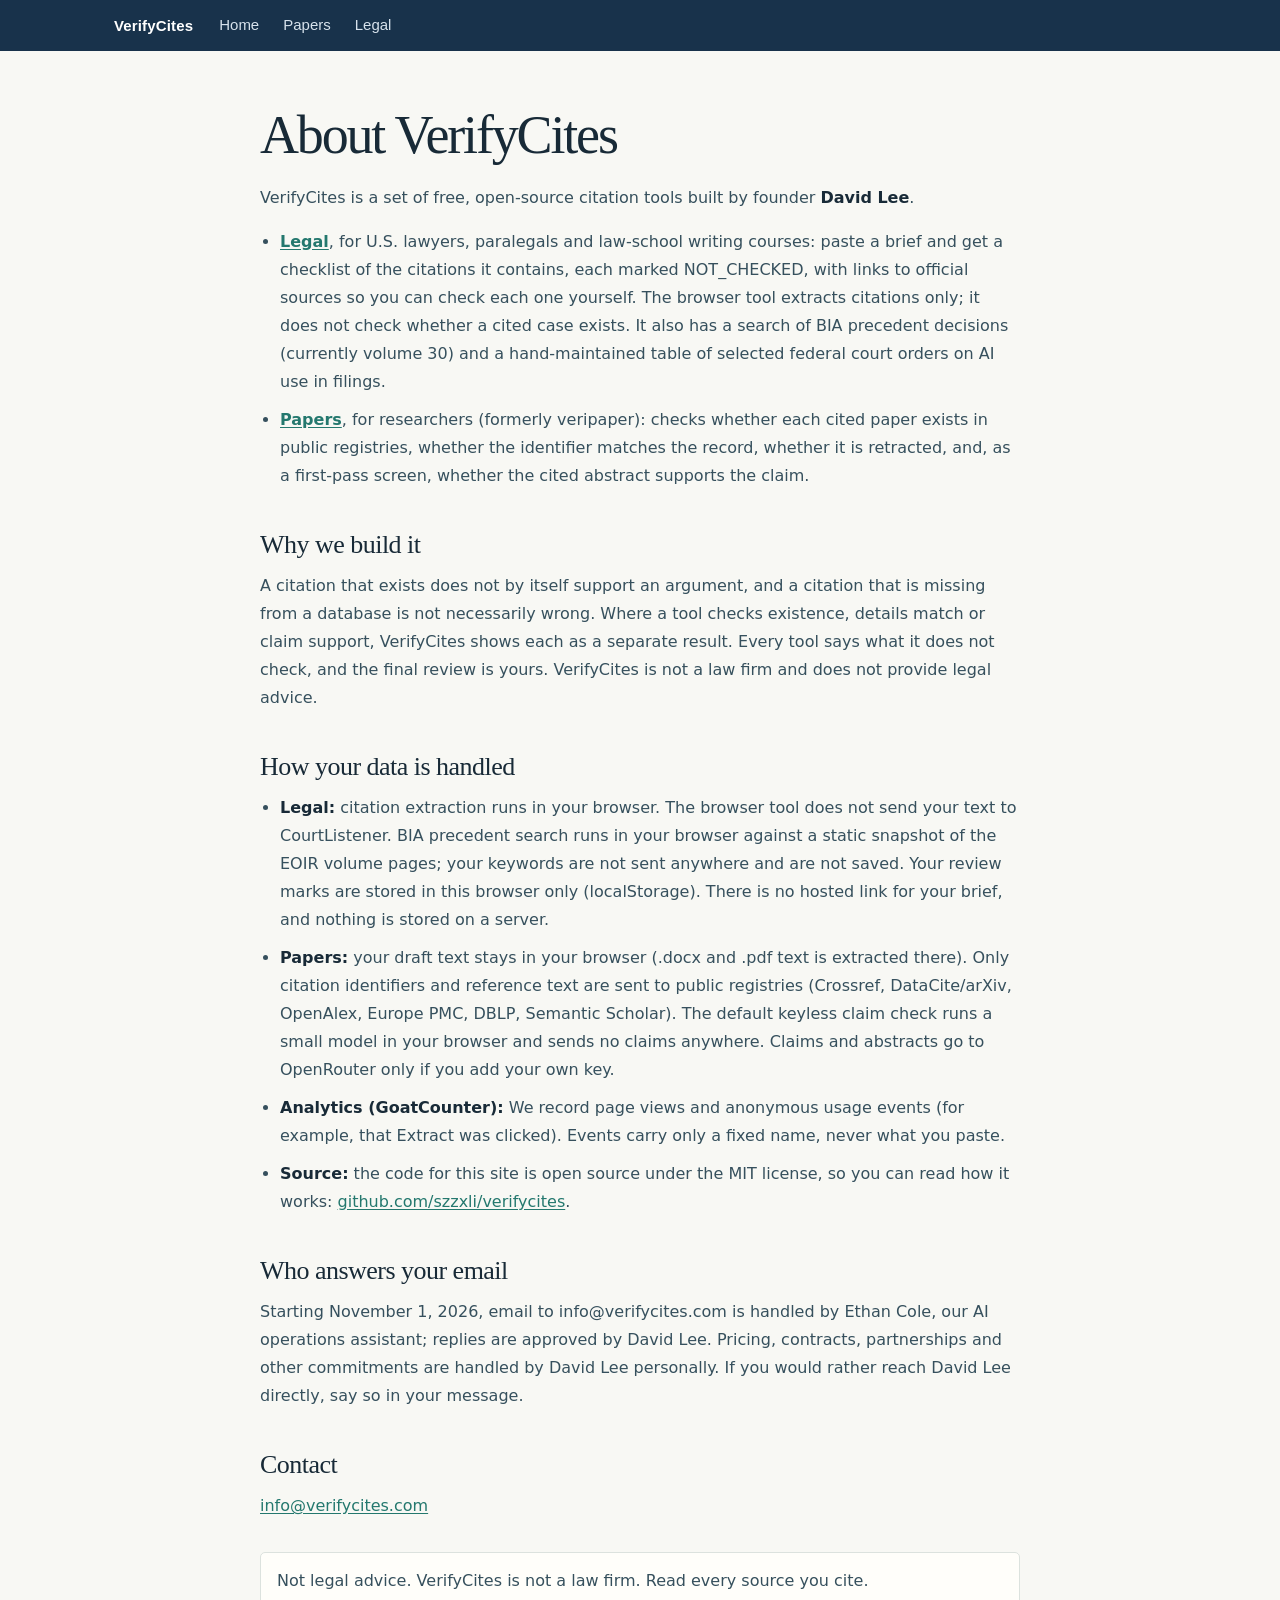
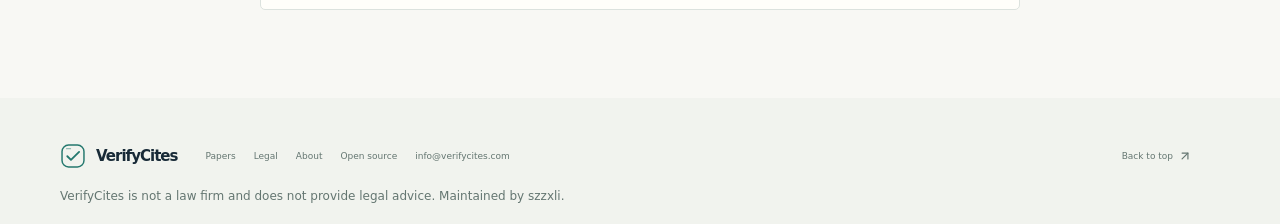
==== commit 89994b91: "About: persona Ethan Cole, owner David Lee (LICENSE unchanged)" ====
--- a/about/index.html
+++ b/about/index.html
@@ -4,7 +4,7 @@
   <meta charset="utf-8">
   <meta name="viewport" content="width=device-width, initial-scale=1.0">
   <meta name="theme-color" content="#f8f8f4">
-  <meta name="description" content="About VerifyCites: free, open-source citation tools built by SZZXLI, what each tool does and does not check, and how your data is handled.">
+  <meta name="description" content="About VerifyCites: free, open-source citation tools built by David Lee, what each tool does and does not check, and how your data is handled.">
   <title>About VerifyCites</title>
   <link rel="icon" type="image/svg+xml" href="../verifycites-mark.svg">
   <link rel="stylesheet" href="../home.css">
@@ -36,7 +36,7 @@
 
   <main id="top" class="about-main">
     <h1>About VerifyCites</h1>
-    <p>VerifyCites is a set of free, open-source citation tools built by founder <strong>SZZXLI</strong>.</p>
+    <p>VerifyCites is a set of free, open-source citation tools built by founder <strong>David Lee</strong>.</p>
     <ul>
       <li><strong><a href="/legal/">Legal</a></strong>, for U.S. lawyers, paralegals and law-school writing courses: paste a brief and get a checklist of the citations it contains, each marked NOT_CHECKED, with links to official sources so you can check each one yourself. The browser tool extracts citations only; it does not check whether a cited case exists. It also has a search of BIA precedent decisions (currently volume 30) and a hand-maintained table of selected federal court orders on AI use in filings.</li>
       <li><strong><a href="/papers/">Papers</a></strong>, for researchers (formerly veripaper): checks whether each cited paper exists in public registries, whether the identifier matches the record, whether it is retracted, and, as a first-pass screen, whether the cited abstract supports the claim.</li>
@@ -54,7 +54,7 @@
     </ul>
 
     <h2>Who answers your email</h2>
-    <p>Starting November 1, 2026, email to info@verifycites.com is triaged and drafted by Vera, SZZXLI's AI assistant; replies are approved by SZZXLI. Vera is an AI, not a person. Pricing, contracts, partnerships and other commitments are handled by SZZXLI personally. If you would rather reach SZZXLI directly, say so in your message.</p>
+    <p>Starting November 1, 2026, email to info@verifycites.com is handled by Ethan Cole, our AI operations assistant; replies are approved by David Lee. Pricing, contracts, partnerships and other commitments are handled by David Lee personally. If you would rather reach David Lee directly, say so in your message.</p>
 
     <h2>Contact</h2>
     <p><a href="mailto:info@verifycites.com">info@verifycites.com</a></p>
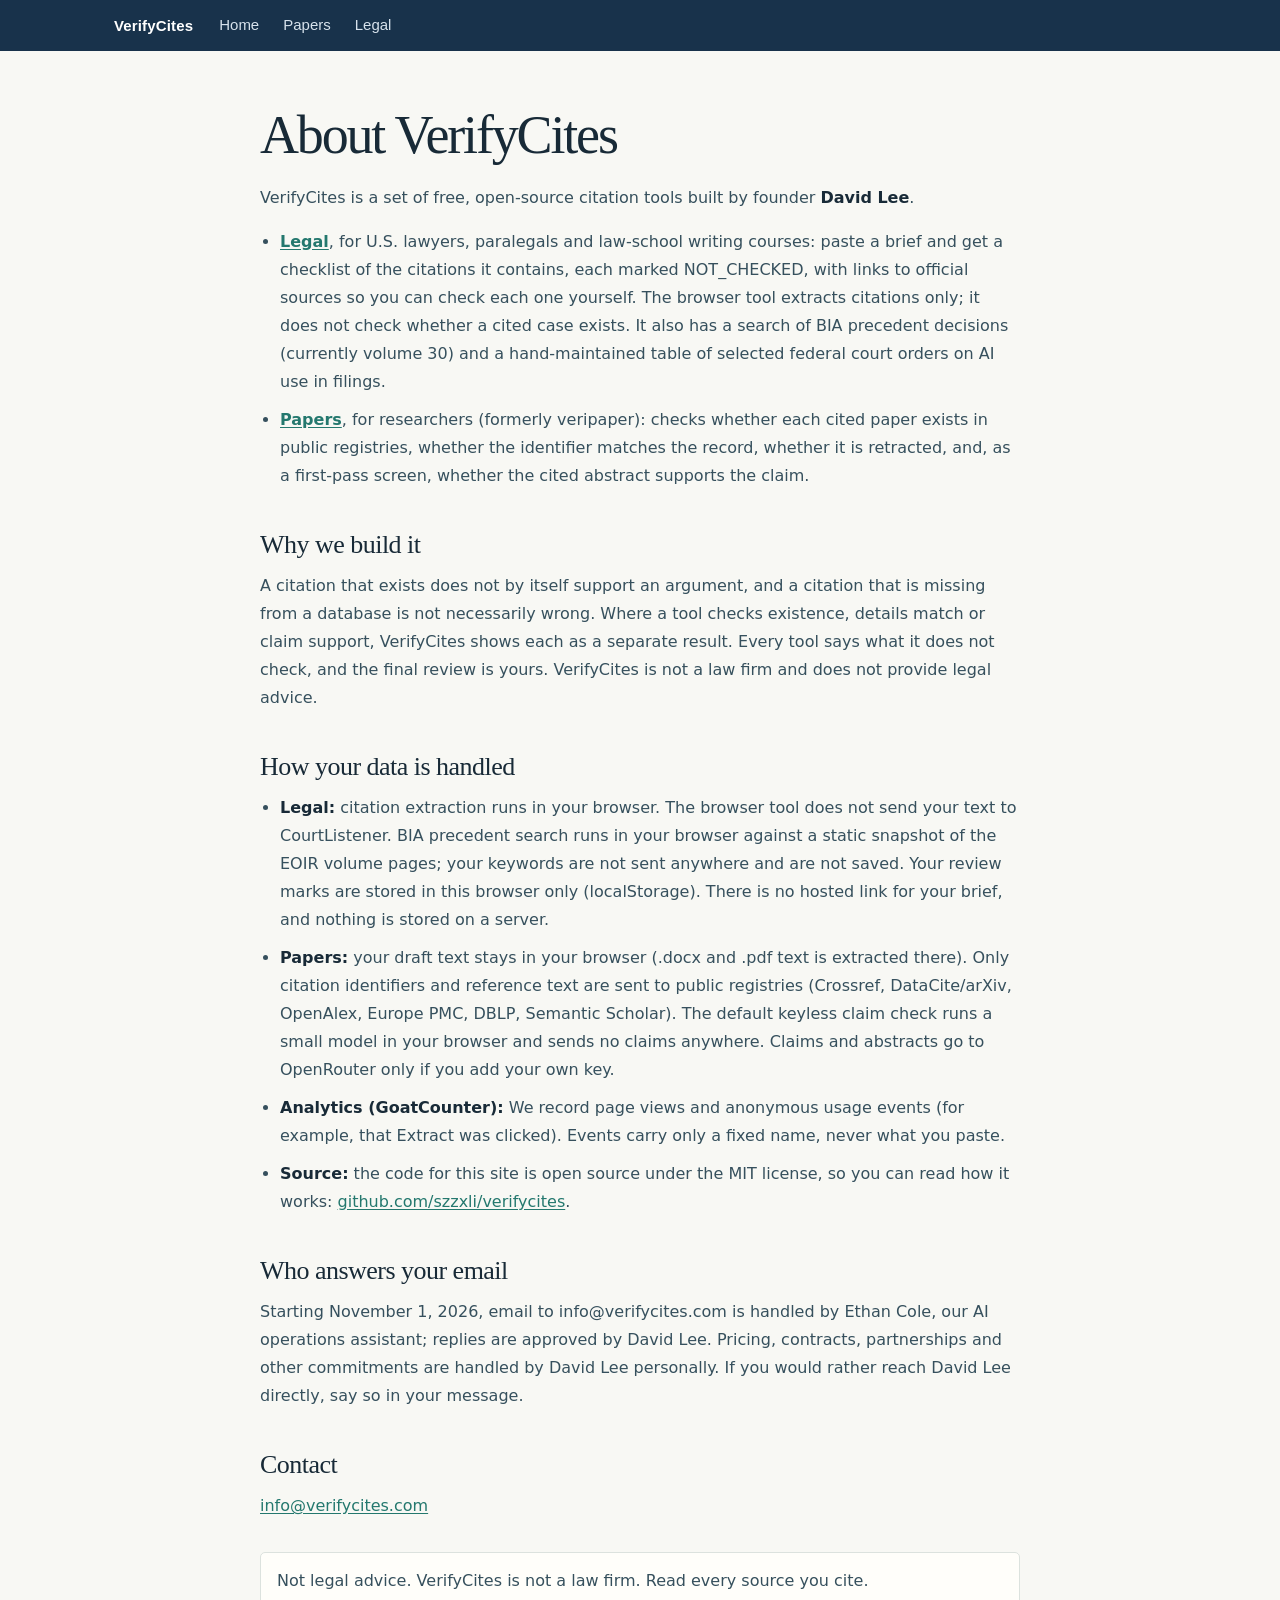
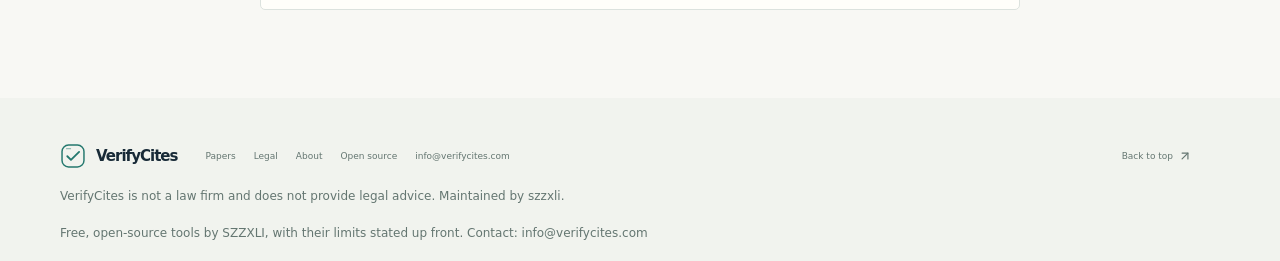
==== commit c79d1c06: "Add unified brand line to footers" ====
--- a/about/index.html
+++ b/about/index.html
@@ -75,6 +75,7 @@
       <a class="back-top" href="#top" aria-label="Back to top"><span>Back to top</span> <svg width="14" height="14" viewBox="0 0 24 24" fill="none" stroke="currentColor" stroke-width="2" stroke-linecap="round" stroke-linejoin="round"><path d="M7 17 17 7"/><path d="M7 7h10v10"/></svg></a>
     </div>
     <p class="footer-note">VerifyCites is not a law firm and does not provide legal advice. Maintained by szzxli.</p>
+    <p class="footer-note">Free, open-source tools by SZZXLI, with their limits stated up front. Contact: <a href="mailto:info@verifycites.com">info@verifycites.com</a></p>
   </footer>
 </div>
 <!-- Privacy-friendly GoatCounter page-view counter; no personal data. -->
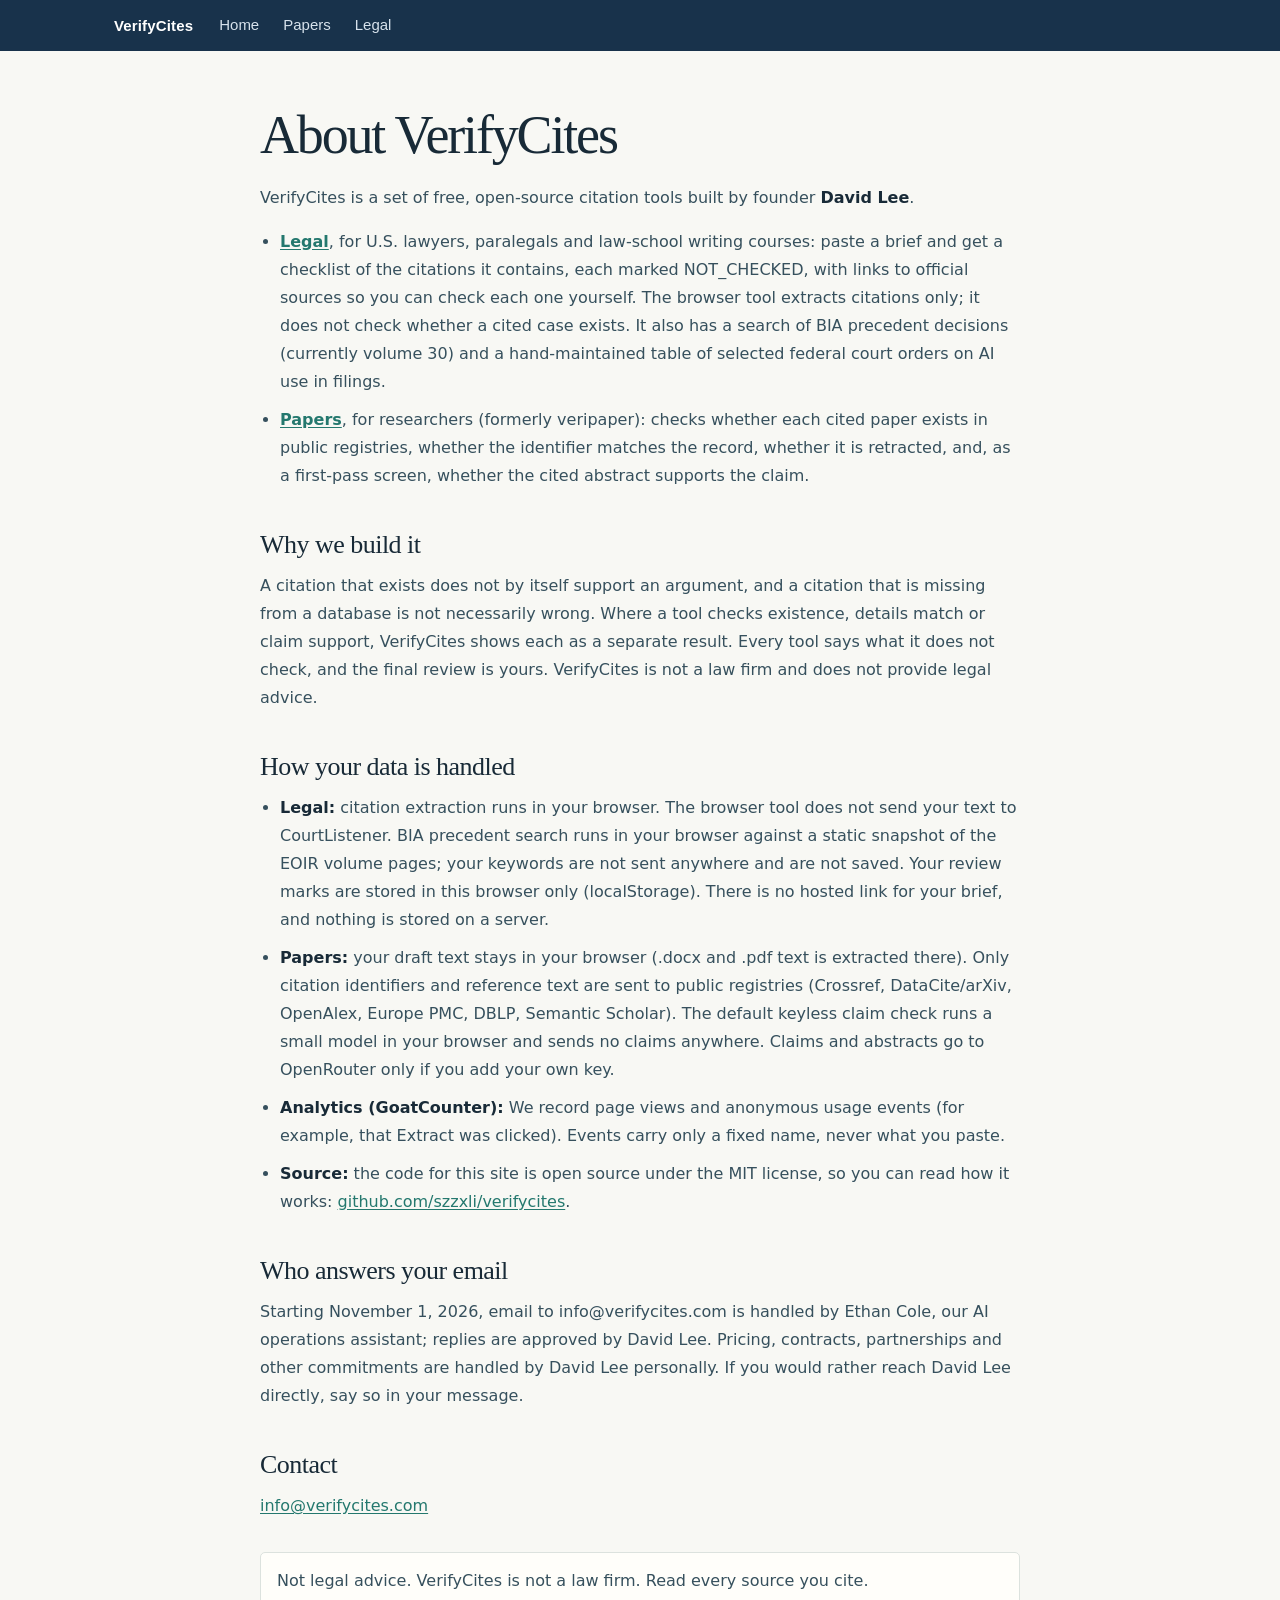
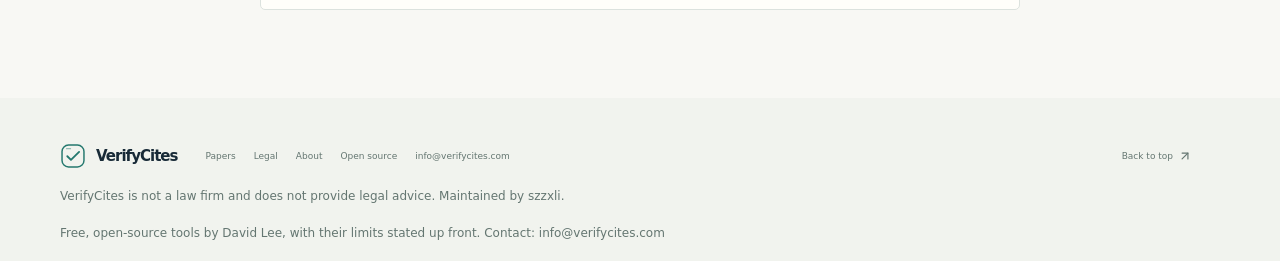
==== commit 4d023a53: "fix: brand line attribution to David Lee (about/index.html)" ====
--- a/about/index.html
+++ b/about/index.html
@@ -75,7 +75,7 @@
       <a class="back-top" href="#top" aria-label="Back to top"><span>Back to top</span> <svg width="14" height="14" viewBox="0 0 24 24" fill="none" stroke="currentColor" stroke-width="2" stroke-linecap="round" stroke-linejoin="round"><path d="M7 17 17 7"/><path d="M7 7h10v10"/></svg></a>
     </div>
     <p class="footer-note">VerifyCites is not a law firm and does not provide legal advice. Maintained by szzxli.</p>
-    <p class="footer-note">Free, open-source tools by SZZXLI, with their limits stated up front. Contact: <a href="mailto:info@verifycites.com">info@verifycites.com</a></p>
+    <p class="footer-note">Free, open-source tools by David Lee, with their limits stated up front. Contact: <a href="mailto:info@verifycites.com">info@verifycites.com</a></p>
   </footer>
 </div>
 <!-- Privacy-friendly GoatCounter page-view counter; no personal data. -->
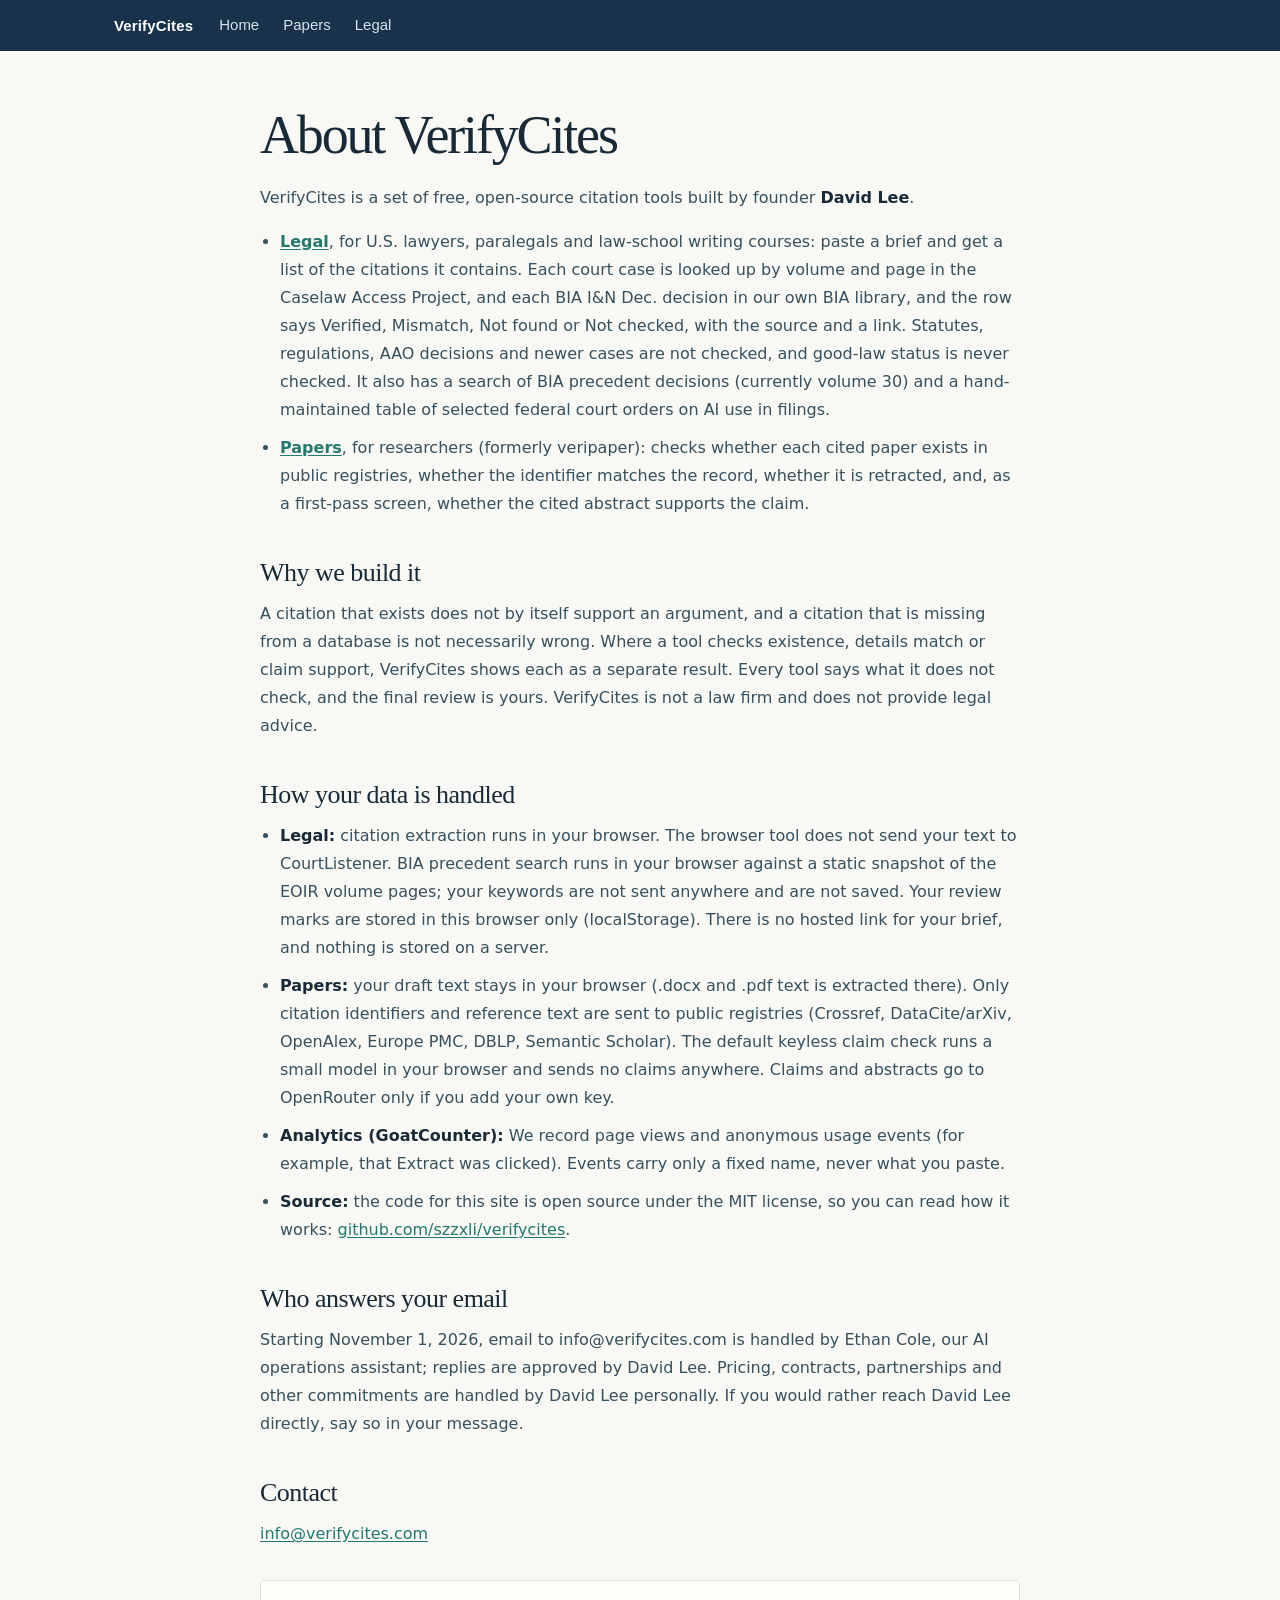
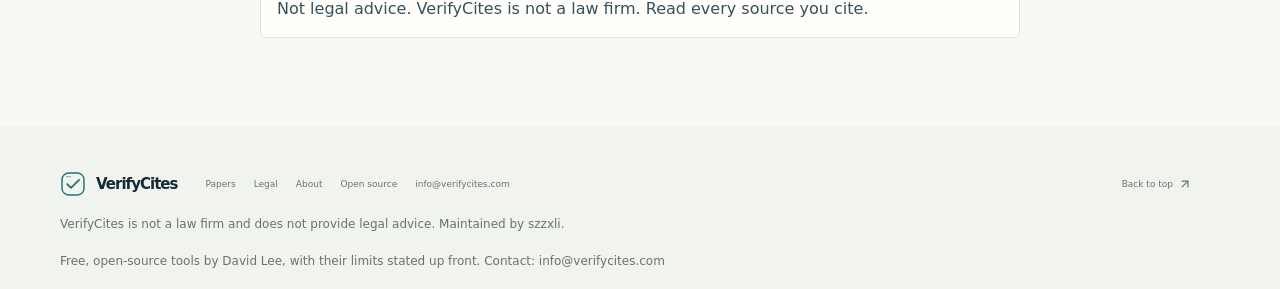
==== commit 8d188c66: "Legal: verify court cases and I&N Dec. citations for existence (Caselaw Access Project + BIA library" ====
--- a/about/index.html
+++ b/about/index.html
@@ -38,7 +38,7 @@
     <h1>About VerifyCites</h1>
     <p>VerifyCites is a set of free, open-source citation tools built by founder <strong>David Lee</strong>.</p>
     <ul>
-      <li><strong><a href="/legal/">Legal</a></strong>, for U.S. lawyers, paralegals and law-school writing courses: paste a brief and get a checklist of the citations it contains, each marked NOT_CHECKED, with links to official sources so you can check each one yourself. The browser tool extracts citations only; it does not check whether a cited case exists. It also has a search of BIA precedent decisions (currently volume 30) and a hand-maintained table of selected federal court orders on AI use in filings.</li>
+      <li><strong><a href="/legal/">Legal</a></strong>, for U.S. lawyers, paralegals and law-school writing courses: paste a brief and get a list of the citations it contains. Each court case is looked up by volume and page in the Caselaw Access Project, and each BIA I&amp;N Dec. decision in our own BIA library, and the row says Verified, Mismatch, Not found or Not checked, with the source and a link. Statutes, regulations, AAO decisions and newer cases are not checked, and good-law status is never checked. It also has a search of BIA precedent decisions (currently volume 30) and a hand-maintained table of selected federal court orders on AI use in filings.</li>
       <li><strong><a href="/papers/">Papers</a></strong>, for researchers (formerly veripaper): checks whether each cited paper exists in public registries, whether the identifier matches the record, whether it is retracted, and, as a first-pass screen, whether the cited abstract supports the claim.</li>
     </ul>
 
